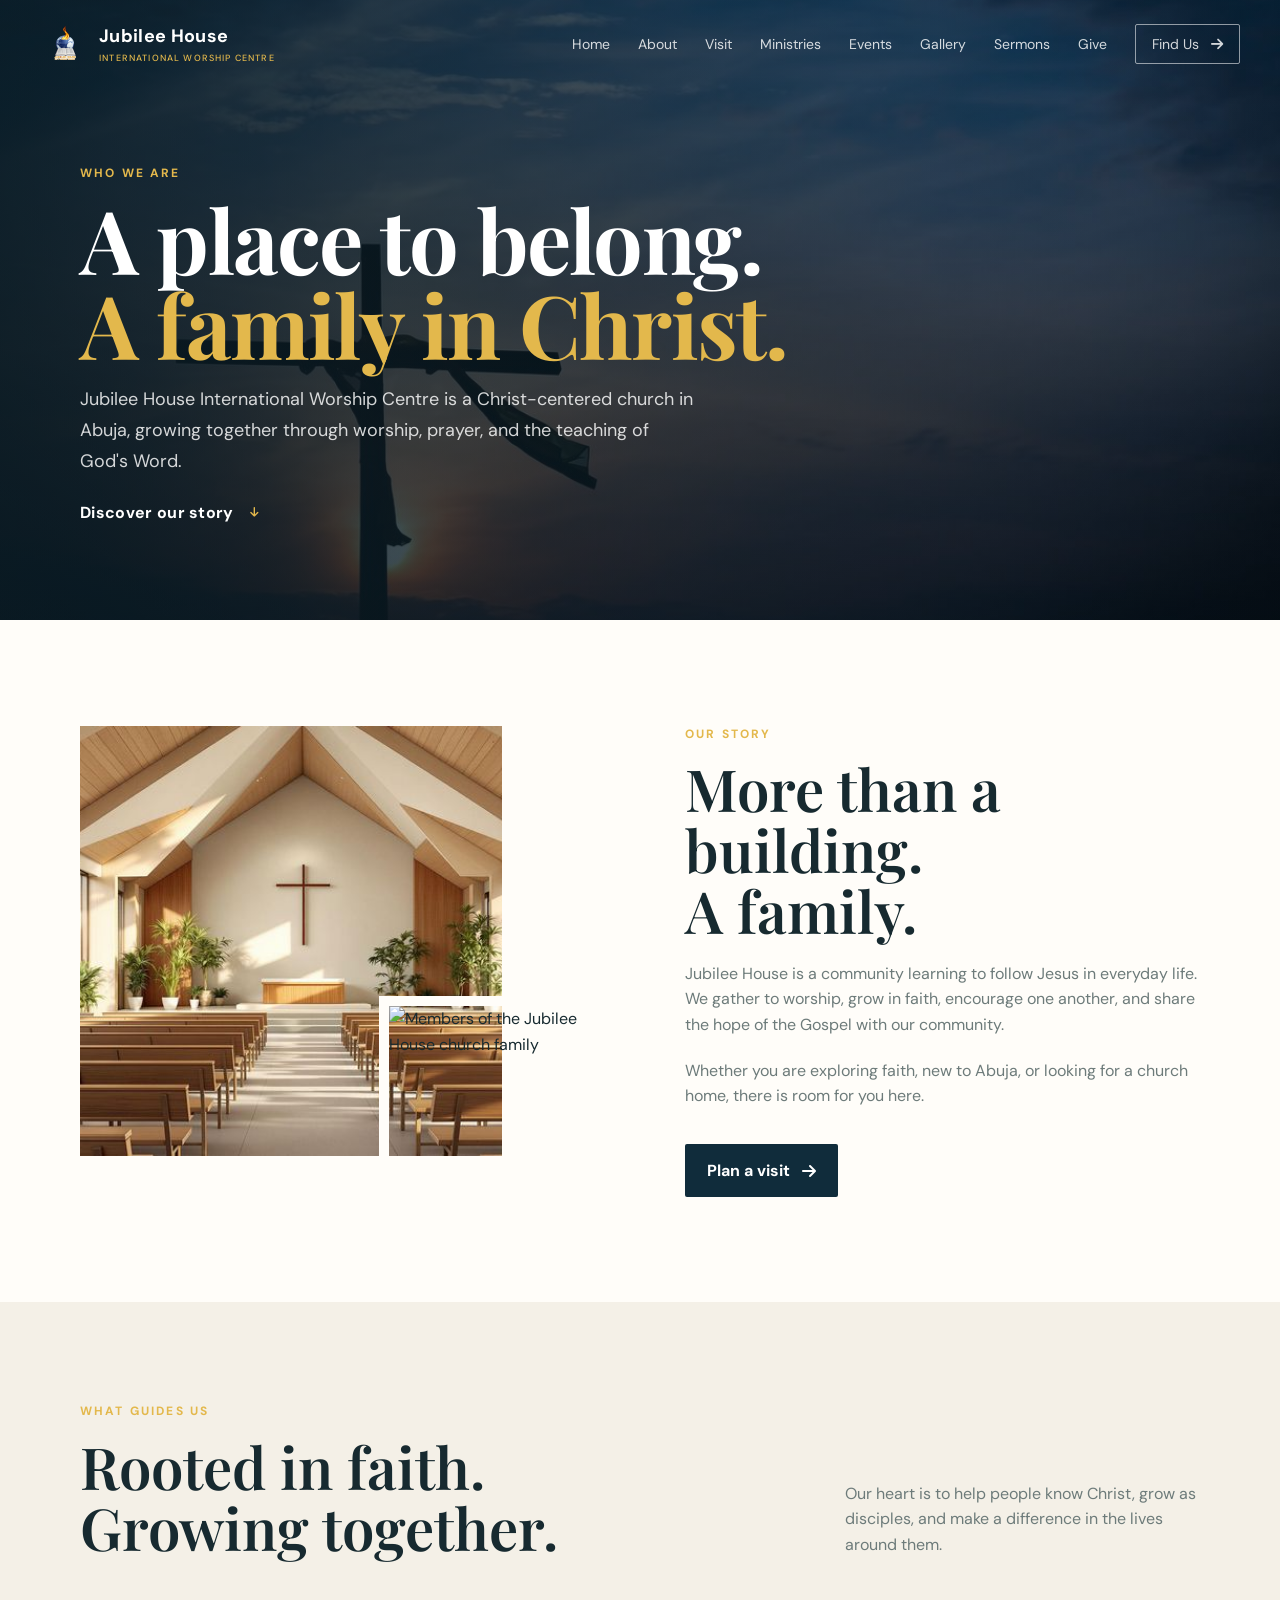
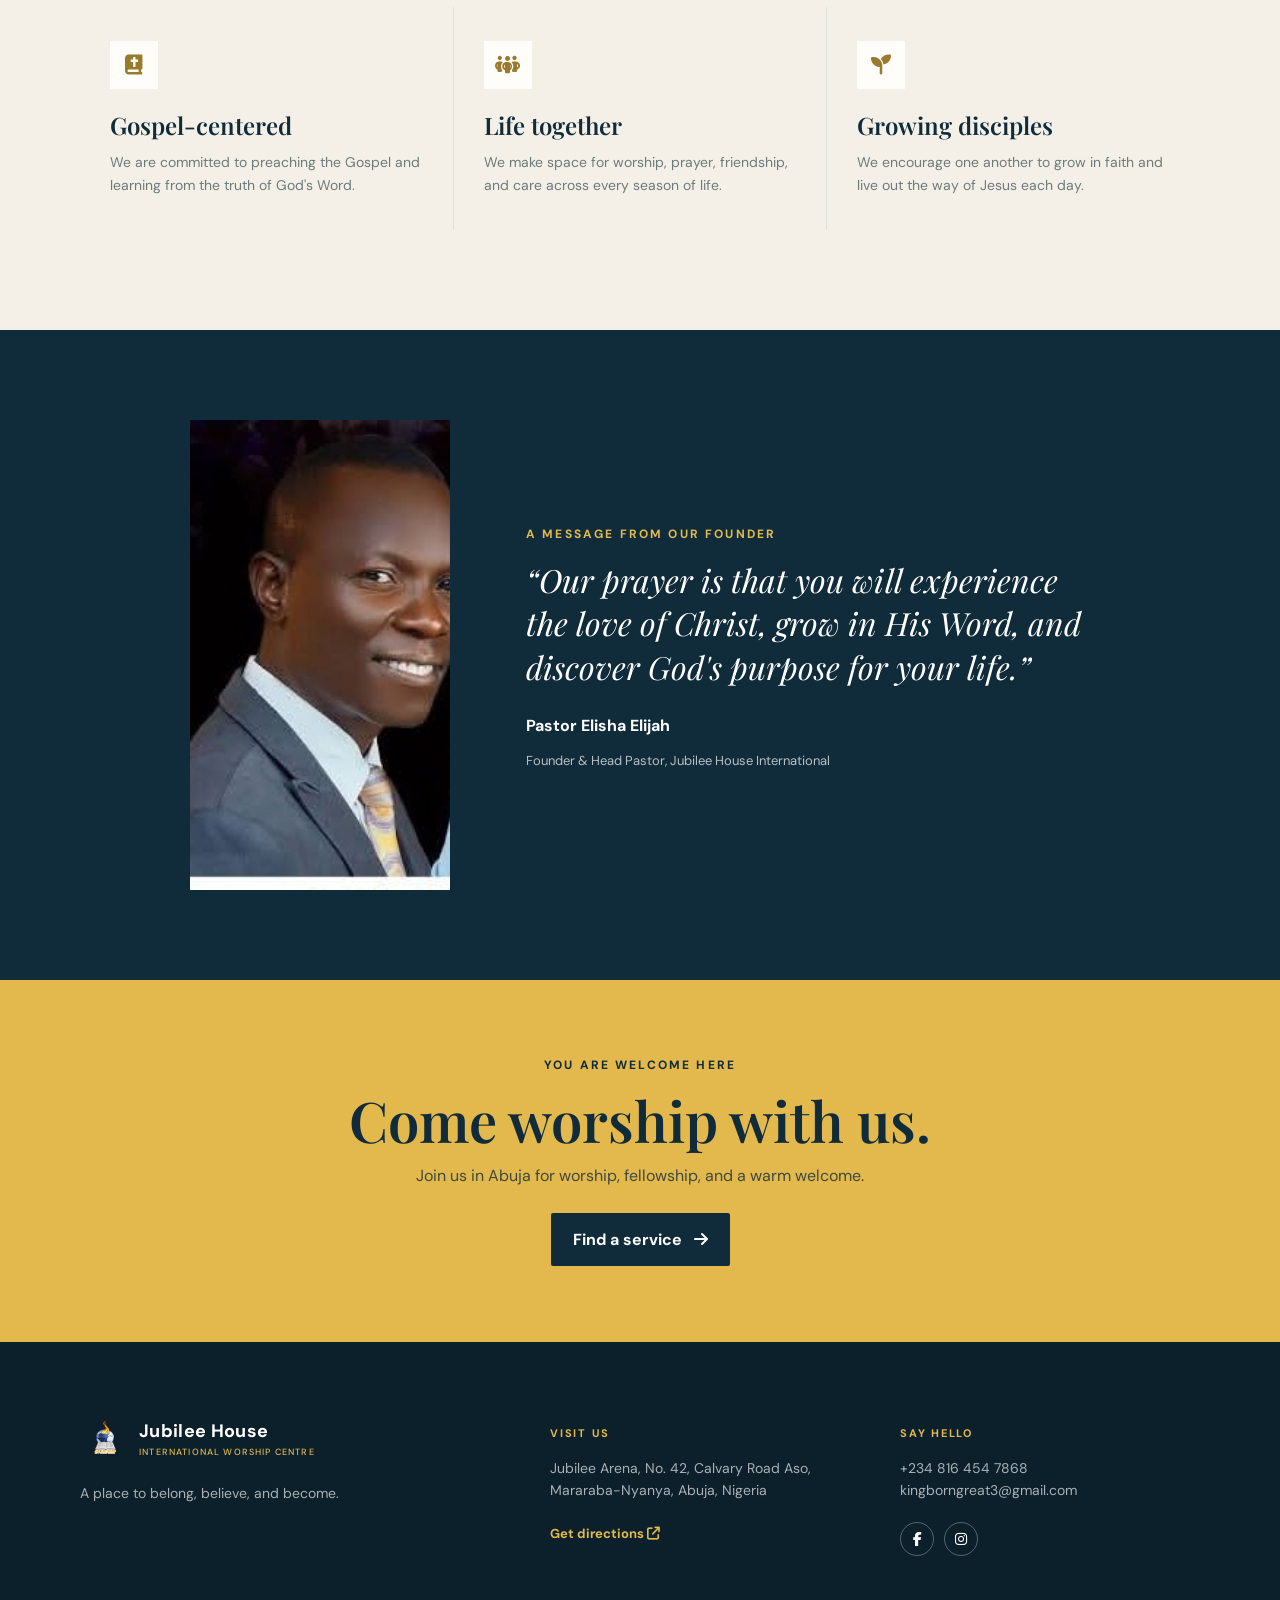
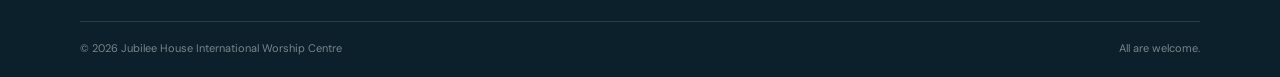
==== about.html @ 2b206bb4 "update" ====
<!DOCTYPE html>
<html lang="en">
<head>
    <meta charset="UTF-8">
    <meta name="viewport" content="width=device-width, initial-scale=1.0">
    <meta name="description" content="Learn about Jubilee House International Worship Centre, our mission, values, and church family in Abuja.">
    <title>About Us | Jubilee House International</title>
    <link rel="preconnect" href="https://fonts.googleapis.com">
    <link rel="preconnect" href="https://fonts.gstatic.com" crossorigin>
    <link href="https://fonts.googleapis.com/css2?family=DM+Sans:wght@400;500;700&family=Playfair+Display:wght@600;700&display=swap" rel="stylesheet">
    <link rel="stylesheet" href="https://cdnjs.cloudflare.com/ajax/libs/font-awesome/6.7.2/css/all.min.css">
    <link rel="stylesheet" href="style.css">
    <link rel="stylesheet" href="about-page.css">
</head>
<body class="about-page">
    <header class="site-header">
        <nav class="navbar" aria-label="Main navigation">
            <a class="brand" href="index.html#home"><img src="logoj.PNG" alt="Jubilee House logo"><span>Jubilee House<small>International Worship Centre</small></span></a>
            <button class="menu-toggle" id="menu-toggle" type="button" aria-label="Open menu" aria-expanded="false"><i class="fas fa-bars"></i></button>
            <div class="nav-panel" id="mobileMenu">
                <button class="close-menu" id="closeMenu" type="button" aria-label="Close menu"><i class="fas fa-xmark"></i></button>
                <ul id="nav-links">
                    <li><a href="index.html#home">Home</a></li>
                    <li><a href="about.html" aria-current="page">About</a></li>
                    <li><a href="visit.html">Visit</a></li>
                    <li><a href="ministries.html">Ministries</a></li>
                    <li><a href="index.html#events">Events</a></li>
                    <li><a href="gallery.html">Gallery</a></li>
                    <li><a href="sermons.html">Sermons</a></li>
                    <li><a href="give.html">Give</a></li>
                    <li><a class="nav-cta" href="index.html#contact">Find Us <i class="fas fa-arrow-right"></i></a></li>
                </ul>
            </div>
        </nav>
    </header>

    <main>
        <section class="visit-hero about-page-hero">
            <div class="section-wrap visit-hero-content">
                <p class="eyebrow">WHO WE ARE</p>
                <h1>A place to belong.<br><em>A family in Christ.</em></h1>
                <p>Jubilee House International Worship Centre is a Christ-centered church in Abuja, growing together through worship, prayer, and the teaching of God's Word.</p>
                <a class="text-link" href="#our-story">Discover our story <i class="fas fa-arrow-down"></i></a>
            </div>
        </section>

        <section class="about-page-story" id="our-story">
            <div class="section-wrap about-grid">
                <div class="image-stack">
                    <img class="about-main-image" src="Church interior.jpg" alt="The Jubilee House congregation gathered for worship" loading="lazy">
                    <img class="about-small-image" src="gallery2.JPG" alt="Members of the Jubilee House church family" loading="lazy">
                </div>
                <div class="about-copy">
                    <p class="eyebrow">OUR STORY</p>
                    <h2>More than a building.<br>A family.</h2>
                    <p>Jubilee House is a community learning to follow Jesus in everyday life. We gather to worship, grow in faith, encourage one another, and share the hope of the Gospel with our community.</p>
                    <p>Whether you are exploring faith, new to Abuja, or looking for a church home, there is room for you here.</p>
                    <a class="button button-navy" href="visit.html">Plan a visit <i class="fas fa-arrow-right"></i></a>
                </div>
            </div>
        </section>

        <section class="about-page-values">
            <div class="section-wrap">
                <div class="section-heading">
                    <div><p class="eyebrow">WHAT GUIDES US</p><h2>Rooted in faith.<br>Growing together.</h2></div>
                    <p>Our heart is to help people know Christ, grow as disciples, and make a difference in the lives around them.</p>
                </div>
                <div class="about-value-grid">
                    <article><span><i class="fas fa-book-bible" aria-hidden="true"></i></span><h3>Gospel-centered</h3><p>We are committed to preaching the Gospel and learning from the truth of God's Word.</p></article>
                    <article><span><i class="fas fa-people-group" aria-hidden="true"></i></span><h3>Life together</h3><p>We make space for worship, prayer, friendship, and care across every season of life.</p></article>
                    <article><span><i class="fas fa-seedling" aria-hidden="true"></i></span><h3>Growing disciples</h3><p>We encourage one another to grow in faith and live out the way of Jesus each day.</p></article>
                </div>
            </div>
        </section>

        <section class="about-page-pastor">
            <div class="section-wrap pastor-grid">
                <img src="pastor.JPG" alt="Pastor Elisha Elijah, Founder and Head Pastor" loading="lazy">
                <div>
                    <p class="eyebrow">A MESSAGE FROM OUR FOUNDER</p>
                    <blockquote>“Our prayer is that you will experience the love of Christ, grow in His Word, and discover God's purpose for your life.”</blockquote>
                    <p class="signature">Pastor Elisha Elijah</p>
                    <p>Founder &amp; Head Pastor, Jubilee House International</p>
                </div>
            </div>
        </section>

        <section class="about-page-cta">
            <div class="section-wrap">
                <p class="eyebrow">YOU ARE WELCOME HERE</p>
                <h2>Come worship with us.</h2>
                <p>Join us in Abuja for worship, fellowship, and a warm welcome.</p>
                <a class="button button-gold" href="visit.html">Find a service <i class="fas fa-arrow-right"></i></a>
            </div>
        </section>
    </main>

    <footer id="contact"><div class="section-wrap footer-grid"><div><a class="brand footer-brand" href="index.html#home"><img src="logoj.PNG" alt="Jubilee House logo"><span>Jubilee House<small>International Worship Centre</small></span></a><p>A place to belong, believe, and become.</p></div><div><p class="footer-label">VISIT US</p><p>Jubilee Arena, No. 42, Calvary Road Aso,<br>Mararaba-Nyanya, Abuja, Nigeria</p><a class="footer-link" href="https://www.google.com/maps/search/?api=1&amp;query=behind+galaxy+school,+calvary+road,+aso,+mararaba,+karu,+nasarawa+state" target="_blank" rel="noopener noreferrer">Get directions <i class="fas fa-arrow-up-right-from-square"></i></a></div><div><p class="footer-label">SAY HELLO</p><p><a href="tel:+2348164547868">+234 816 454 7868</a><br><a href="mailto:kingborngreat3@gmail.com">kingborngreat3@gmail.com</a></p><div class="social-icons"><a href="https://facebook.com/elisha.elijah.262653" aria-label="Facebook" target="_blank" rel="noopener noreferrer"><i class="fab fa-facebook-f"></i></a><a href="https://instagram.com/your_page" aria-label="Instagram" target="_blank" rel="noopener noreferrer"><i class="fab fa-instagram"></i></a></div></div></div><div class="footer-bottom section-wrap"><span>&copy; 2026 Jubilee House International Worship Centre</span><span>All are welcome.</span></div></footer>
    <script src="script.js"></script>
</body>
</html>
---- style.css ----
/* Final responsive layout rules */
*,*::before,*::after{box-sizing:border-box}html,body{max-width:100%;overflow-x:hidden}img{max-width:100%;height:auto}.section-wrap{width:min(1120px,calc(100% - 48px))}.hero-content{width:min(1120px,calc(100% - 48px))}.gallery-hero,.sermon-hero,.give-hero{background-image:linear-gradient(90deg,rgba(12,27,34,.82),rgba(12,27,34,.42)),url('hero-church-interior.jpg')!important;background-position:center;background-size:cover;background-repeat:no-repeat}.gallery-hero,.sermon-hero,.give-hero{filter:saturate(.82) contrast(.96) brightness(.98)}@media (min-width:761px) and (max-width:1100px){.navbar{width:calc(100% - 40px)}.menu-toggle{display:block!important;background:transparent;border:0;color:#fff;font-size:24px;padding:10px}.nav-panel{display:block;position:fixed;inset:0 0 0 36%;padding:90px 34px 30px;background:var(--navy);transform:translateX(100%);transition:transform .3s ease;box-shadow:-12px 0 35px rgba(0,0,0,.2);z-index:100}.nav-panel.open{transform:translateX(0)}.close-menu{display:block!important;position:absolute;top:25px;right:25px;background:transparent;color:#fff;border:0;font-size:22px}.nav-panel ul{display:grid;gap:0}.nav-panel li{border-bottom:1px solid rgba(255,255,255,.12)}.nav-panel a{display:block;padding:15px 0;font-size:16px}.nav-cta{border:0;padding:15px 0}.hero h1{font-size:clamp(58px,8vw,82px)}.hero{min-height:680px}.verse-grid,.give-grid,.event-detail-grid{gap:45px}.about-grid{gap:55px}.pastor-grid{gap:40px}.service-grid{grid-template-columns:repeat(3,1fr)}.ministry-grid{grid-template-columns:repeat(2,1fr)}.ministry-grid article:nth-child(2){border-right:0}.ministry-grid article:nth-child(-n+2){border-bottom:1px solid var(--line)}.sermon-grid{grid-template-columns:repeat(2,1fr)}.photo-grid{grid-template-columns:repeat(3,1fr);grid-auto-rows:190px}.photo-tile-wide{grid-column:span 2}.footer-grid{gap:28px}}
@media (min-width:1101px){.menu-toggle,.close-menu{display:none}.nav-panel{display:block}.nav-panel ul{display:flex}.hero-content{padding-right:180px}}
@media (max-width:760px){.section-wrap,.navbar,.hero-content{width:calc(100% - 36px)}.hero-copy,.sermon-hero-content>p:not(.eyebrow),.gallery-hero-content>p:not(.eyebrow),.give-hero-content>p:not(.eyebrow){font-size:16px}.service-grid,.ministry-grid,.event-grid,.sermon-grid,.giving-option-grid,.event-people-grid{grid-template-columns:1fr}.footer-grid{grid-template-columns:1fr}.hero-actions{flex-direction:column;align-items:flex-start}.photo-grid{grid-template-columns:1fr 1fr;grid-auto-rows:170px}.photo-tile-wide{grid-column:span 2}.account-main{display:block}.account-intro{min-height:520px;padding:125px 18px 60px}.account-panel{padding:0 18px 70px}.give-grid,.verse-grid,.about-grid,.pastor-grid,.prayer-grid,.event-detail-grid{grid-template-columns:1fr}.section-heading,.sermon-heading,.gallery-heading{display:block}.section-heading>p,.gallery-heading>p{margin-top:18px}.event-detail-card{margin-top:5px}.footer-bottom{display:block}.footer-bottom span{display:block}.nav-panel{max-width:100vw}}
 .account-help-link{display:inline-block;margin-top:16px;color:var(--navy);font-size:13px;font-weight:700}.account-help-link:hover{color:#9a7a2c}
 .event-button{display:inline-flex;align-items:center;gap:8px;margin-top:18px;color:var(--navy);font-size:13px;font-weight:700}.event-button i{color:var(--gold)}.event-button:hover{color:#8b6d23}
 .event-detail-hero{min-height:520px;background:linear-gradient(90deg,rgba(10,28,37,.9),rgba(10,28,37,.42)),url('gallery1.JPG') center/cover;color:#fff;display:flex;align-items:center}.event-detail-hero-content{padding-top:70px}.event-detail-hero h1{font:700 clamp(50px,7vw,82px)/1 var(--serif);margin:0 0 20px;color:#fff}.event-detail-hero-content>p:last-child{max-width:520px;color:rgba(255,255,255,.8);font-size:18px}.event-detail-section{padding:100px 0;background:var(--paper)}.event-detail-grid{display:grid;grid-template-columns:1fr 1fr;gap:90px;align-items:center}.event-detail-grid h2,.event-people h2{font:600 clamp(38px,5vw,58px)/1.05 var(--serif);margin:0 0 20px}.event-detail-grid>div:first-child>p:not(.eyebrow){max-width:520px;color:var(--muted);margin:0 0 30px}.event-detail-card{display:grid;gap:1px;background:var(--line)}.event-detail-card>div{display:flex;align-items:center;gap:18px;padding:23px;background:var(--cream)}.event-detail-card i{width:26px;color:var(--gold);font-size:20px;text-align:center}.event-detail-card span{display:grid;gap:2px;color:var(--muted);font-size:12px}.event-detail-card strong{color:var(--navy);font-size:16px}.event-people{padding:100px 0;background:var(--cream)}.event-people-grid{display:grid;grid-template-columns:repeat(3,1fr);gap:1px;background:var(--line);margin-top:45px}.event-people-grid article{background:var(--cream);padding:30px}.event-people-grid i{color:var(--gold);font-size:23px}.event-people-grid span{display:block;margin-top:20px;color:var(--muted);font-size:11px;letter-spacing:.12em;text-transform:uppercase}.event-people-grid strong{display:block;margin-top:7px;color:var(--navy);font:600 21px var(--serif)}.event-people-grid p{color:var(--muted);font-size:13px;margin:8px 0 0}
 @media (max-width:760px){.event-detail-hero{min-height:560px}.event-detail-hero-content{padding-top:80px}.event-detail-hero h1{font-size:clamp(48px,13vw,68px)}.event-detail-section,.event-people{padding:70px 0}.event-detail-grid,.event-people-grid{grid-template-columns:1fr;gap:35px}.event-people-grid{gap:1px;margin-top:30px}.event-people-grid article{padding:25px 20px}.event-detail-card{margin-top:5px}}
 .give-modal{position:fixed;z-index:40;inset:0;display:grid;place-items:center;padding:24px;background:rgba(7,22,29,.78)}.give-modal[hidden]{display:none}.give-modal-card{position:relative;width:min(100%,430px);padding:38px;background:var(--paper);box-shadow:0 20px 70px rgba(0,0,0,.28)}.give-modal-card h2{font:600 32px var(--serif);margin:0 0 8px}.give-modal-summary{color:var(--muted);margin:0 0 22px}.give-modal-close{position:absolute;top:15px;right:15px;border:0;background:transparent;color:var(--muted);font-size:20px;cursor:pointer}.give-modal-close:hover{color:var(--navy)}.give-modal-account{display:grid;gap:4px;padding:20px;background:var(--cream);border-left:3px solid var(--gold)}.give-modal-account span{color:var(--muted);font-size:11px;text-transform:uppercase;letter-spacing:.1em;margin-top:7px}.give-modal-account span:first-child{margin-top:0}.give-modal-account strong{color:var(--navy);font-size:15px}.give-modal-note{color:var(--muted);font-size:13px;line-height:1.5}.give-modal-done{width:100%;justify-content:center;margin-top:8px}
 @media (max-width:760px){.give-modal{padding:18px}.give-modal-card{padding:30px 22px}.give-modal-card h2{font-size:28px}}
 .bank-transfer-banner{padding:38px 0;background:var(--gold);color:var(--navy)}.bank-transfer-banner .eyebrow{color:var(--navy);margin-bottom:6px}.bank-transfer-banner h2{font:600 30px var(--serif);margin:0 0 8px}.bank-transfer-banner p:last-child{margin:0;font-size:15px;line-height:1.8}.bank-transfer-banner strong{font-weight:700}
 .pastor-grid img{object-fit:contain !important;background:#e8e1d4}
body{overflow-x:hidden}
html{overflow-x:hidden}
.account-form-panel select{width:100%;padding:12px 0;border:0;border-bottom:1px solid var(--line);background:transparent;color:var(--ink);outline:0;font:inherit}.account-form-panel select:focus{border-color:var(--gold)}
 .give-hero{min-height:520px;background:linear-gradient(90deg,rgba(10,28,37,.9),rgba(10,28,37,.42)),url('dailyverse.jpg') center/cover;color:#fff;display:flex;align-items:center}.give-hero-content{padding-top:70px}.give-hero h1{font:700 clamp(54px,8vw,88px)/.96 var(--serif);margin:0 0 24px}.give-hero h1 em{color:var(--gold);font-style:normal}.give-hero-content>p:not(.eyebrow){max-width:430px;color:rgba(255,255,255,.8);font-size:18px}.give-section{padding:105px 0;background:var(--paper)}.give-grid{display:grid;grid-template-columns:1fr 1fr;gap:90px;align-items:start}.give-copy h2,.giving-option-grid h3{font:600 clamp(38px,5vw,58px)/1.05 var(--serif);margin:0}.give-copy>p:not(.eyebrow){max-width:440px;color:var(--muted);margin:24px 0 38px}.give-values{display:grid;gap:20px}.give-values span{display:grid;grid-template-columns:38px 1fr;column-gap:12px;align-items:center}.give-values i{grid-row:span 2;color:var(--gold);font-size:22px}.give-values strong{font-size:15px}.give-values small{color:var(--muted);font-size:13px}.give-card{padding:38px;background:var(--cream);box-shadow:0 18px 50px rgba(16,44,59,.08)}.give-card h2{font:600 34px var(--serif);margin:0 0 24px}.give-card form{display:grid;gap:18px}.give-card fieldset{border:0;padding:0;margin:0}.give-card legend,.give-label{display:block;color:var(--muted);font-size:13px;margin-bottom:8px}.gift-types{display:grid;grid-template-columns:repeat(3,1fr);gap:8px}.gift-types label{position:relative}.gift-types input{position:absolute;opacity:0}.gift-types span{display:block;padding:11px 8px;border:1px solid var(--line);background:var(--paper);text-align:center;font-size:13px;cursor:pointer}.gift-types input:checked+span{border-color:var(--gold);background:#f8e8b6;color:var(--navy);font-weight:700}.give-label{position:relative}.give-label input{width:100%;padding:12px 48px 12px 0;border:0;border-bottom:1px solid var(--line);background:transparent;color:var(--ink);outline:0;font:inherit}.give-label input:focus{border-color:var(--gold)}.currency{position:absolute;right:0;bottom:13px;color:var(--muted);font-size:11px;font-weight:700}.optional{float:right;font-size:11px}.amount-presets{display:flex;gap:8px;flex-wrap:wrap;margin-top:-6px}.amount-presets button{border:1px solid var(--line);background:var(--paper);padding:8px 12px;color:var(--navy);font-size:12px;cursor:pointer}.amount-presets button:hover{border-color:var(--gold);background:#f8e8b6}.give-submit{justify-content:center;margin-top:6px}.give-status{min-height:40px;margin:0;color:#347354;font-size:13px;line-height:1.45}.giving-options{padding:100px 0;background:var(--cream)}.giving-option-grid{display:grid;grid-template-columns:repeat(3,1fr);gap:1px;background:var(--line)}.giving-option-grid article{background:var(--cream);padding:32px}.giving-option-grid span{display:grid;place-items:center;width:44px;height:44px;border-radius:50%;background:var(--navy);color:var(--gold)}.giving-option-grid h3{font-size:25px;margin:20px 0 10px}.giving-option-grid p{color:var(--muted);font-size:14px;margin:0 0 20px}.giving-option-grid a{color:var(--navy);font-size:13px;font-weight:700}.giving-option-grid a i{color:var(--gold);margin-left:7px}.give-quote{padding:75px 0;text-align:center;background:var(--navy);color:#fff}.give-quote i{color:var(--gold);font-size:22px}.give-quote blockquote{font:600 clamp(28px,4vw,44px) var(--serif);margin:14px 0 5px}.give-quote p{color:var(--gold);font-size:13px}
 @media (max-width:760px){.give-hero{min-height:560px}.give-hero-content{padding-top:80px}.give-hero h1{font-size:clamp(52px,15vw,70px)}.give-hero-content>p:not(.eyebrow){font-size:16px}.give-section,.giving-options{padding:70px 0}.give-grid{grid-template-columns:1fr;gap:48px}.give-copy h2{font-size:42px}.give-card{padding:28px 22px}.giving-option-grid{grid-template-columns:1fr}.giving-option-grid article{padding:26px 22px}.give-quote{padding:60px 18px}}
 .account-main{min-height:760px;display:grid;grid-template-columns:1fr 1fr;background:var(--cream)}.account-intro{display:flex;align-items:center;min-height:760px;padding:120px max(36px,calc((100vw - 1120px)/2)) 90px max(36px,calc((100vw - 1120px)/2));background:linear-gradient(90deg,rgba(10,28,37,.94),rgba(10,28,37,.64)),url('gallery3.JPG') center/cover;color:#fff}.account-intro h1{font:700 clamp(48px,5vw,76px)/1 var(--serif);margin:0 0 25px}.account-intro h1 em{color:var(--gold);font-style:normal}.account-intro>div>p:not(.eyebrow){max-width:410px;color:rgba(255,255,255,.76);font-size:17px}.account-points{display:grid;gap:13px;margin-top:35px;color:rgba(255,255,255,.82);font-size:14px}.account-points i{width:24px;color:var(--gold);margin-right:8px}.account-panel{display:flex;align-items:center;justify-content:center;padding:120px 36px 80px}.account-card{width:min(100%,470px);padding:38px;background:var(--paper);box-shadow:0 18px 55px rgba(16,44,59,.1)}.account-tabs{display:grid;grid-template-columns:1fr 1fr;border-bottom:1px solid var(--line);margin:-38px -38px 36px}.account-tab{padding:18px 10px;background:transparent;border:0;border-bottom:2px solid transparent;color:var(--muted);font-weight:700;cursor:pointer}.account-tab.active{color:var(--navy);border-bottom-color:var(--gold)}.account-form-panel h2{font:600 32px var(--serif);margin:0}.account-muted{color:var(--muted);font-size:14px;margin:5px 0 25px}.account-form-panel form{display:grid;gap:17px}.account-form-panel label{display:grid;gap:6px;color:var(--muted);font-size:13px}.account-form-panel input:not([type="checkbox"]){width:100%;padding:12px 0;border:0;border-bottom:1px solid var(--line);background:transparent;color:var(--ink);outline:0;font:inherit}.account-form-panel input:not([type="checkbox"]):focus{border-color:var(--gold)}.password-field{position:relative}.password-field input{padding-right:38px!important}.password-toggle{position:absolute;right:0;bottom:8px;border:0;background:transparent;color:var(--muted);cursor:pointer}.check-row{display:flex!important;grid-template-columns:none;align-items:flex-start;gap:8px;line-height:1.4}.check-row input{accent-color:var(--gold);margin-top:5px}.account-submit{justify-content:center;margin-top:7px}.account-status{min-height:20px;margin:0;font-size:13px}.account-status.success{color:#347354}.account-status.error{color:#a34136}.account-note{border-top:1px solid var(--line);margin:30px 0 0;padding-top:18px;color:var(--muted);font-size:11px;line-height:1.5}.account-note i{color:var(--gold);margin-right:5px}
 @media (max-width:760px){.account-main{display:block}.account-intro{min-height:520px;padding:125px 18px 60px}.account-intro h1{font-size:clamp(48px,14vw,68px)}.account-intro>div>p:not(.eyebrow){font-size:16px}.account-points{margin-top:25px}.account-panel{padding:0 18px 70px;margin-top:-1px}.account-card{padding:28px 22px}.account-tabs{margin:-28px -22px 30px}.account-tab{padding:16px 6px}.account-form-panel h2{font-size:28px}}
:root{--navy:#102c3b;--ink:#172a30;--muted:#6d7b7a;--gold:#e3b84c;--cream:#f4f0e7;--paper:#fffdf9;--line:#dfe2db;--serif:'Playfair Display',Georgia,serif;--sans:'DM Sans',sans-serif}*{box-sizing:border-box}html{scroll-behavior:smooth}body{margin:0;background:var(--paper);color:var(--ink);font-family:var(--sans);font-size:16px;line-height:1.6}body.menu-open{overflow:hidden}a{color:inherit;text-decoration:none}button{font:inherit}img{display:block;max-width:100%}.section-wrap{width:min(1120px,calc(100% - 48px));margin:auto}.site-header{position:absolute;z-index:10;top:0;width:100%;color:#fff}.navbar{width:min(1200px,calc(100% - 48px));height:88px;margin:auto;display:flex;align-items:center;justify-content:space-between}.brand{display:flex;align-items:center;gap:11px;font-weight:700;letter-spacing:.02em}.brand img{width:48px;height:48px;object-fit:contain}.brand span{font-size:18px}.brand small{display:block;font-size:9px;letter-spacing:.13em;text-transform:uppercase;color:var(--gold);font-weight:500}.nav-panel ul{display:flex;align-items:center;gap:28px;list-style:none;margin:0;padding:0}.nav-panel a{font-size:14px;color:rgba(255,255,255,.82)}.nav-panel a:hover{color:var(--gold)}.nav-cta{border:1px solid rgba(255,255,255,.55);padding:10px 16px;border-radius:2px}.nav-cta i{margin-left:8px}.menu-toggle,.close-menu{display:none}.hero{min-height:720px;background:linear-gradient(90deg,rgba(10,28,37,.85) 0%,rgba(10,28,37,.48) 52%,rgba(10,28,37,.18)),url('Church interior.jpg') center/cover;position:relative;color:white;display:flex;align-items:center}.hero-content{width:min(1120px,calc(100% - 48px));margin:78px auto 0}.eyebrow{margin:0 0 14px;color:var(--gold);font-size:12px;font-weight:700;letter-spacing:.18em}.hero h1{font:700 clamp(52px,7vw,92px)/.98 var(--serif);margin:0 0 24px;letter-spacing:0}.hero h1 em{color:var(--gold);font-style:normal}.hero-copy{max-width:430px;color:rgba(255,255,255,.82);font-size:18px}.hero-actions{display:flex;align-items:center;gap:25px;margin
@media (max-width:760px){body .menu-toggle{display:block;background:transparent;border:0;color:#fff;font-size:22px;padding:10px;cursor:pointer}body .nav-panel{position:fixed;inset:0 0 0 auto;width:min(82vw,320px);padding:78px 22px 28px;background:var(--navy);transform:translateX(105%);transition:transform .3s ease;box-shadow:-12px 0 35px rgba(0,0,0,.2);z-index:120}body .nav-panel.open{transform:translateX(0)}body .close-menu{display:block;position:absolute;top:20px;right:18px;font-size:22px;color:#fff;background:transparent;border:0;cursor:pointer}body .nav-panel ul{display:grid;gap:0;list-style:none;margin:0;padding:0}body .nav-panel li{border-bottom:1px solid rgba(255,255,255,.12)}body .nav-panel a{display:block;padding:14px 0;font-size:16px;color:rgba(255,255,255,.9)}body .nav-cta{border:0;padding:14px 0}}
-top:36px}.button{display:inline-flex;align-items:center;gap:12px;border:0;padding:14px 22px;border-radius:2px;font-weight:700;cursor:pointer}.button-gold{background:var(--gold);color:var(--navy)}.button-gold:hover{background:#f1ca65}.button-navy{background:var(--navy);color:#fff}.text-link{font-weight:700}.text-link i{font-size:11px;margin-left:6px;color:var(--gold)}.hero-note{position:absolute;right:max(24px,calc((100% - 1120px)/2));bottom:42px;display:flex;align-items:center;gap:12px;font-size:13px;color:rgba(255,255,255,.8)}.hero-note-icon{display:grid;place-items:center;width:38px;height:38px;border:1px solid var(--gold);color:var(--gold);border-radius:50%}.hero-note strong{color:#fff}.welcome-strip{background:var(--gold);color:var(--navy);padding:17px max(24px,calc((100% - 1120px)/2));display:flex;align-items:center;justify-content:space-between;gap:20px}.welcome-strip p{margin:0;font:600 18px var(--serif)}.welcome-strip a{font-size:13px;font-weight:700;white-space:nowrap}.welcome-strip i{margin-left:8px}.verse-section{background:var(--navy);color:#fff;padding:88px 0}.verse-grid{display:grid;grid-template-columns:1fr 1.2fr;gap:80px;align-items:center}.verse-section h2,.section-heading h2,.about-copy h2,.prayer-section h2{font:600 clamp(38px,5vw,58px)/1.05 var(--serif);margin:0}.verse-card{position:relative;background:#234654;padding:42px 48px}.verse-card>i{color:var(--gold);font-size:22px}.verse-card p{font:italic 22px/1.55 var(--serif);margin:18px 0}.verse-card strong{color:var(--gold);font-size:13px}.visit-section,.ministries-section,.events-section{padding:100px 0}.visit-section{background:var(--cream)}.section-heading{display:flex;justify-content:space-between;gap:60px;align-items:end;margin-bottom:50px}.section-heading>p{max-width:355px;color:var(--muted);margin:0}.service-grid{display:grid;grid-template-columns:repeat(3,1fr);gap:1px;background:var(--line)}.service-grid article{background:var(--cream);padding:32px}.service-icon{color:var(--gold);font-size:24px}.service-grid h3,.ministry-grid h3,.event-grid h3{font:600 23px var(--serif);margin:19px 0 10px}.service-grid p,.ministry-grid p,.event-grid p{margin:0;color:var(--muted);font-size:14px}.service-grid strong{color:var(--navy)}.about-section{padding:110px 0;background:var(--paper)}.about-grid{display:grid;grid-template-columns:1fr 1fr;gap:100px;align-items:center}.image-stack{position:relative;min-height:470px}.about-main-image{width:82%;height:430px;object-fit:cover}.about-small-image{position:absolute;right:0;bottom:0;width:42%;height:200px;object-fit:cover;border:10px solid var(--paper)}.about-copy>p:not(.eyebrow){color:var(--muted);margin:20px 0}.about-copy .button{margin-top:15px}.pastor-section{position:relative;overflow:hidden;background:linear-gradient(180deg,#f8f4ee 0%,#f1ece3 100%);padding:80px 0}.pastor-section .section-wrap{position:relative;isolation:isolate}.pastor-section .section-wrap::before{content:"";position:absolute;inset:8% 10% 8% 10%;border:1px solid rgba(134,111,82,.18);border-radius:52% 48% 49% 51% / 50% 50% 50% 50%;transform:rotate(-6deg);pointer-events:none}.pastor-section .section-wrap::after{content:"";position:absolute;left:50%;top:15%;bottom:15%;width:1px;background:linear-gradient(180deg,transparent,rgba(134,111,82,.26),transparent);transform:translateX(-50%);pointer-events:none}.pastor-section .section-wrap>*{position:relative;z-index:1}.pastor-grid{display:grid;grid-template-columns:260px 1fr;gap:65px;align-items:center;max-width:900px}.pastor-grid img{width:260px;height:300px;object-fit:cover}.pastor-grid blockquote{font:600 clamp(25px,3vw,38px)/1.25 var(--serif);margin:0 0 22px;max-width:700px}.pastor-grid>div>p:last-child{color:var(--muted);font-size:13px}.signature{font-weight:700;margin:0}.ministries-section{background:var(--paper)}.ministry-grid{display:grid;grid-template-columns:repeat(4,1fr);border-top:1px solid var(--line);border-bottom:1px solid var(--line)}.ministry-grid article{padding:28px 24px;border-right:1px solid var(--line)}.ministry-grid article:last-child{border:0}.ministry-grid i{color:var(--gold);font-size:22px}.ministry-grid h3{font-size:19px}.events-section{background:var(--cream)}.event-grid{display:grid;grid-template-columns:1fr 1fr;gap:24px;margin-top:45px}.event-grid article{display:grid;grid-template-columns:92px 1fr;background:var(--paper)}.event-date{background:var(--navy);color:#fff;display:flex;flex-direction:column;align-items:center;justify-content:center}.event-date b{color:var(--gold);font-size:13px}.event-date strong{font:600 45px var(--serif)}.event-grid article>div:last-child{padding:28px}.event-grid h3{margin:0 0 8px}.event-grid p{margin:5px 0}.event-grid p i{color:var(--gold)}.prayer-section{background:var(--navy);color:#fff;padding:100px 0}.prayer-grid{display:grid;grid-template-columns:1fr 1fr;gap:90px}.prayer-section h2{margin-bottom:22px}.prayer-section>div>div>p:last-child{color:rgba(255,255,255,.7)}.prayer-form{display:grid;gap:17px}.prayer-form label{display:grid;gap:6px;color:rgba(255,255,255,.7);font-size:13px}.prayer-form input,.prayer-form textarea{width:100%;padding:12px 0;border:0;border-bottom:1px solid rgba(255,255,255,.35);background:transparent;color:#fff;outline:0;resize:vertical}.prayer-form input:focus,.prayer-form textarea:focus{border-color:var(--gold)}.form-status{color:var(--gold);font-size:13px;margin:0}footer{background:#0b202b;color:#fff;padding:72px 0 20px}.footer-grid{display:grid;grid-template-columns:1.4fr 1fr 1fr;gap:50px;padding-bottom:65px}.footer-brand{margin-bottom:20px}.footer-grid p{color:rgba(255,255,255,.65);font-size:14px}.footer-label{color:var(--gold)!important;font-size:11px!important;font-weight:700;letter-spacing:.16em}.footer-link{display:inline-block;color:var(--gold);font-size:13px;font-weight:700;margin-top:8px}.social-icons{display:flex;gap:10px;margin-top:20px}.social-icons a{display:grid;place-items:center;width:34px;height:34px;border:1px solid rgba(255,255,255,.3);border-radius:50%;font-size:14px}.social-icons a:hover{background:var(--gold);color:var(--navy)}.footer-bottom{border-top:1px solid rgba(255,255,255,.13);padding-top:18px;display:flex;justify-content:space-between;color:rgba(255,255,255,.45);font-size:11px}
@media (max-width:760px){.section-wrap,.navbar,.hero-content{width:min(100% - 36px,1120px)}.navbar{height:75px}.brand img{width:40px;height:40px}.brand span{font-size:15px}.brand small{font-size:7px}.menu-toggle{display:block;background:transparent;border:0;color:#fff;font-size:22px;padding:10px}.nav-panel{position:fixed;inset:0 0 0 25%;padding:78px 28px 28px;background:var(--navy);transform:translateX(100%);transition:transform .3s ease;box-shadow:-12px 0 35px rgba(0,0,0,.2)}.nav-panel.open{transform:translateX(0)}.close-menu{display:block;position:absolute;top:23px;right:20px;font-size:22px}.nav-panel ul{display:grid;gap:0}.nav-panel li{border-bottom:1px solid rgba(255,255,255,.12)}.nav-panel a{display:block;padding:14px 0;font-size:16px}.nav-cta{border:0;padding:14px 0}.hero{min-height:690px}.hero-content{margin-top:60px}.hero h1{font-size:clamp(48px,14vw,72px)}.hero-copy{font-size:16px}.hero-actions{align-items:flex-start;flex-direction:column;gap:17px}.hero-note{right:18px;bottom:28px}.welcome-strip{align-items:flex-start;flex-direction:column;padding:22px 18px}.welcome-strip p{font-size:16px}.verse-section,.visit-section,.about-section,.ministries-section,.events-section,.prayer-section{padding:70px 0}.verse-grid,.about-grid,.pastor-grid,.prayer-grid{grid-template-columns:1fr;gap:35px}.verse-card{padding:30px 25px}.verse-card p{font-size:19px}.section-heading{display:block;margin-bottom:32px}.section-heading>p{margin-top:18px}.service-grid,.ministry-grid,.event-grid{grid-template-columns:1fr}.service-grid article{padding:25px}.image-stack{min-height:340px}.about-main-image{height:320px}.about-small-image{height:145px}.pastor-grid img{width:100%;height:330px}.pastor-grid blockquote{font-size:28px}.ministry-grid article{border-right:0;border-bottom:1px solid var(--line);padding:24px 0}.event-grid article{grid-template-columns:74px 1fr}.event-date strong{font-size:36px}.event-grid article>div:last-child{padding:20px 16px}.footer-grid{grid-template-columns:1fr;gap:28px;padding-bottom:40px}.footer-bottom{display:block;line-height:2}.footer-bottom span{display:block}}
 .sermons-page{background:var(--paper)}
 .sermon-hero{min-height:520px;background:linear-gradient(90deg,rgba(10,28,37,.9),rgba(10,28,37,.45)),url('sermon-hero.jpg') center/cover;color:#fff;display:flex;align-items:center}
 .sermon-hero-content{padding-top:70px}.sermon-hero h1{font:700 clamp(54px,8vw,88px)/.96 var(--serif);margin:0 0 24px}.sermon-hero h1 em{color:var(--gold);font-style:normal}.sermon-hero-content>p:not(.eyebrow){max-width:430px;color:rgba(255,255,255,.78);font-size:18px;margin-bottom:28px}.sermon-library{padding:100px 0;background:var(--cream)}.sermon-heading{display:flex;align-items:end;justify-content:space-between;gap:40px;margin-bottom:48px}.sermon-heading h2{font:600 clamp(38px,5vw,58px)/1.05 var(--serif);margin:0}.sermon-search{display:flex;align-items:center;gap:12px;width:260px;border-bottom:1px solid var(--muted);padding:8px 0;color:var(--muted)}.sermon-search input{width:100%;border:0;outline:0;background:transparent;color:var(--ink);font:inherit}.sermon-search input::placeholder{color:var(--muted)}.sermon-grid{display:grid;grid-template-columns:repeat(3,1fr);gap:24px}.sermon-card{background:var(--paper);box-shadow:0 8px 24px rgba(16,44,59,.08);min-width:0}.sermon-card[hidden]{display:none}.sermon-image{height:210px;overflow:hidden;background:var(--navy)}.sermon-image img{width:100%;height:100%;object-fit:cover;transition:transform .4s ease}.sermon-card:hover .sermon-image img{transform:scale(1.04)}.sermon-content{padding:25px}.sermon-date{color:#9a7a2c;font-size:11px;font-weight:700;letter-spacing:.12em;text-transform:uppercase}.sermon-content h3{font:600 25px var(--serif);margin:10px 0 4px}.sermon-speaker{color:var(--muted);font-size:13px;margin:0 0 22px}.sermon-actions{display:flex;align-items:center;gap:10px}.sermon-actions audio{width:calc(100% - 44px);height:38px}.download-btn{display:grid;place-items:center;flex:0 0 36px;height:36px;background:var(--navy);color:#fff;font-size:13px}.download-btn:hover{background:var(--gold);color:var(--navy)}.no-results{display:none;color:var(--muted);margin:30px 0 0}.no-results:not([hidden]){display:block}
 @media (max-width:760px){.sermon-hero{min-height:560px}.sermon-hero-content{padding-top:80px}.sermon-hero h1{font-size:clamp(52px,15vw,70px)}.sermon-hero-content>p:not(.eyebrow){font-size:16px}.sermon-library{padding:70px 0}.sermon-heading{display:block;margin-bottom:32px}.sermon-search{width:100%;margin-top:28px}.sermon-grid{grid-template-columns:1fr;gap:18px}.sermon-image{height:220px}.sermon-content{padding:22px}}
 .gallery-hero{min-height:520px;background:linear-gradient(90deg,rgba(10,28,37,.9),rgba(10,28,37,.4)),url('gallery4.JPG') center/cover;color:#fff;display:flex;align-items:center}.gallery-hero-content{padding-top:70px}.gallery-hero h1{font:700 clamp(54px,8vw,88px)/.96 var(--serif);margin:0 0 24px}.gallery-hero h1 em{color:var(--gold);font-style:normal}.gallery-hero-content>p:not(.eyebrow){max-width:430px;color:rgba(255,255,255,.78);font-size:18px;margin-bottom:28px}.gallery-library{padding:100px 0;background:var(--cream)}.gallery-heading{display:flex;align-items:end;justify-content:space-between;gap:50px;margin-bottom:48px}.gallery-heading h2{font:600 clamp(38px,5vw,58px)/1.05 var(--serif);margin:0}.gallery-heading>p{max-width:300px;color:var(--muted);margin:0}.photo-grid{display:grid;grid-template-columns:repeat(4,1fr);grid-auto-rows:220px;gap:16px}.photo-tile{position:relative;padding:0;border:0;overflow:hidden;cursor:pointer;background:var(--navy);text-align:left}.photo-tile-wide{grid-column:span 2}.photo-tile-tall{grid-row:span 2}.photo-tile img{width:100%;height:100%;object-fit:cover;transition:transform .45s ease,opacity .45s ease}.photo-tile::after{content:"";position:absolute;inset:0;background:linear-gradient(transparent 45%,rgba(10,28,37,.82));opacity:0;transition:opacity .3s ease}.photo-tile span{position:absolute;z-index:1;right:18px;bottom:15px;left:18px;color:#fff;font:600 17px var(--serif);opacity:0;transform:translateY(8px);transition:opacity .3s ease,transform .3s ease}.photo-tile:hover img,.photo-tile:focus-visible img{transform:scale(1.05);opacity:.9}.photo-tile:hover::after,.photo-tile:focus-visible::after,.photo-tile:hover span,.photo-tile:focus-visible span{opacity:1}.photo-tile:focus-visible{outline:3px solid var(--gold);outline-offset:3px}.lightbox{position:fixed;z-index:30;inset:0;display:grid;place-items:center;padding:48px 24px;background:rgba(7,22,29,.94)}.lightbox[hidden]{display:none}.lightbox img{max-width:min(100%,1000px);max-height:82vh;object-fit:contain;box-shadow:0 15px 50px rgba(0,0,0,.35)}.lightbox-close{position:absolute;top:24px;right:24px;display:grid;place-items:center;width:42px;height:42px;border:1px solid rgba(255,255,255,.6);background:transparent;color:#fff;cursor:pointer;font-size:19px}.lightbox-close:hover{background:var(--gold);color:var(--navy)}.lightbox p{position:absolute;bottom:20px;margin:0;color:#fff;font:600 18px var(--serif)}
 @media (max-width:760px){.gallery-hero{min-height:560px}.gallery-hero-content{padding-top:80px}.gallery-hero h1{font-size:clamp(52px,15vw,70px)}.gallery-hero-content>p:not(.eyebrow){font-size:16px}.gallery-library{padding:70px 0}.gallery-heading{display:block;margin-bottom:32px}.gallery-heading>p{margin-top:18px}.photo-grid{grid-template-columns:1fr 1fr;grid-auto-rows:170px;gap:10px}.photo-tile-wide{grid-column:span 2}.photo-tile-tall{grid-row:span 2}.photo-tile span{right:10px;bottom:10px;left:10px;font-size:14px;opacity:1;transform:none}.photo-tile::after{opacity:1}.lightbox{padding:48px 14px}.lightbox-close{top:14px;right:14px}.lightbox p{bottom:14px;font-size:15px;text-align:center}}
 .gallery-hero,.sermon-hero,.give-hero,.event-detail-hero{background-image:linear-gradient(90deg,rgba(10,28,37,.9),rgba(10,28,37,.45)),url('hero-church-interior.jpg')!important;background-position:center;background-size:cover;background-repeat:no-repeat}
 .gallery-hero,.sermon-hero,.give-hero,.event-detail-hero{filter:saturate(.75) contrast(.96) brightness(.98)}
 .sermon-hero{background-image:linear-gradient(90deg,rgba(10,28,37,.9),rgba(10,28,37,.45)),url('heros1.JPG')!important}
 .visit-hero,.ministry-hero{position:relative;min-height:620px;background:linear-gradient(90deg,rgba(10,28,37,.82),rgba(10,28,37,.35)),url('heros1.JPG') center/cover no-repeat;display:flex;align-items:center;color:#fff;overflow:hidden}.visit-hero::before,.ministry-hero::before{content:"";position:absolute;inset:0;background:linear-gradient(90deg,rgba(10,28,37,.45),rgba(10,28,37,.18));}.visit-hero-content,.ministry-hero-content{position:relative;z-index:1;width:min(1120px,calc(100% - 48px));margin:0 auto;padding-top:70px}.visit-hero-content>p:not(.eyebrow),.ministry-hero-content>p:not(.eyebrow){max-width:620px;color:rgba(255,255,255,.82);font-size:18px;line-height:1.7;margin:0 0 24px}.visit-hero h1,.ministry-hero h1{font:700 clamp(54px,8vw,88px)/.96 var(--serif);margin:0 0 18px;letter-spacing:-.02em}.visit-hero h1 em,.ministry-hero h1 em{color:var(--gold);font-style:normal}.visit-hero .text-link,.ministry-hero .text-link{display:inline-flex;align-items:center;gap:10px;color:#fff;font-weight:700;letter-spacing:.02em}.visit-hero .text-link:hover,.ministry-hero .text-link:hover{color:var(--gold)}
 @media (max-width:760px){.visit-hero,.ministry-hero{min-height:500px}.visit-hero-content,.ministry-hero-content{width:min(100% - 36px,1120px);padding-top:90px}.visit-hero h1,.ministry-hero h1{font-size:clamp(46px,13vw,66px)}.visit-hero-content>p:not(.eyebrow),.ministry-hero-content>p:not(.eyebrow){font-size:16px;max-width:100%}.visit-hero .text-link,.ministry-hero .text-link{font-size:15px}}
@media (max-width:760px){.section-wrap,.navbar,.hero-content{width:min(100% - 36px,1120px)}.navbar{height:75px}.brand img{width:40px;height:40px}.brand span{font-size:15px}.brand small{font-size:7px}.menu-toggle{display:block;background:transparent;border:0;color:#fff;font-size:22px;padding:10px}.nav-panel{position:fixed;inset:0 0 0 25%;padding:78px 28px 28px;background:var(--navy);transform:translateX(100%);transition:transform .3s ease;box-shadow:-12px 0 35px rgba(0,0,0,.2)}.nav-panel.open{transform:translateX(0)}.close-menu{display:block;position:absolute;top:23px;right:20px;font-size:22px}.nav-panel ul{display:grid;gap:0}.nav-panel li{border-bottom:1px solid rgba(255,255,255,.12)}.nav-panel a{display:block;padding:14px 0;font-size:16px}.nav-cta{border:0;padding:14px 0}.hero{min-height:690px}.hero-content{margin-top:60px}.hero h1{font-size:clamp(48px,14vw,72px)}.hero-copy{font-size:16px}.hero-actions{align-items:flex-start;flex-direction:column;gap:17px}.hero-note{right:18px;bottom:28px}.welcome-strip{align-items:flex-start;flex-direction:column;padding:22px 18px}.welcome-strip p{font-size:16px}.verse-section,.visit-section,.about-section,.ministries-section,.events-section,.prayer-section{padding:70px 0}.verse-grid,.about-grid,.pastor-grid,.prayer-grid{grid-template-columns:1fr;gap:35px}.verse-card{padding:30px 25px}.verse-card p{font-size:19px}.section-heading{display:block;margin-bottom:32px}.section-heading>p{margin-top:18px}.service-grid,.ministry-grid,.event-grid{grid-template-columns:1fr}.service-grid article{padding:25px}.image-stack{min-height:340px}.about-main-image{height:320px}.about-small-image{height:145px}.pastor-grid img{width:100%;height:330px}.pastor-grid blockquote{font-size:28px}.ministry-grid article{border-right:0;border-bottom:1px solid var(--line);padding:24px 0}.event-grid article{grid-template-columns:74px 1fr}.event-date strong{font-size:36px}.event-grid article>div:last-child{padding:20px 16px}.footer-grid{grid-template-columns:1fr;gap:28px;padding-bottom:40px}.footer-bottom{display:block;line-height:2}.footer-bottom span{display:block}}
---- about-page.css ----
.about-page-story{padding:105px 0;background:var(--paper)}
.about-page-story .about-grid{gap:90px}
.about-page-values{padding:100px 0;background:var(--cream)}
.about-value-grid{display:grid;grid-template-columns:repeat(3,1fr);gap:1px;background:var(--line)}
.about-value-grid article{padding:34px 30px;background:var(--cream)}
.about-value-grid article>span{display:grid;place-items:center;width:48px;height:48px;margin-bottom:20px;background:var(--paper);color:#9a7a2c;font-size:20px}
.about-value-grid h3{margin:0 0 10px;color:var(--navy);font:600 24px var(--serif)}
.about-value-grid p{margin:0;color:var(--muted);font-size:14px}
.about-page-pastor{padding:90px 0;background:var(--navy);color:#fff}
.about-page-pastor .pastor-grid{align-items:center;gap:76px}
.about-page-pastor .pastor-grid img{width:100%;height:470px;object-fit:cover!important;background:#234654}
.about-page-pastor blockquote{margin:0 0 25px;font:italic 32px/1.35 var(--serif)}
.about-page-pastor .pastor-grid>div>p:last-child{color:rgba(255,255,255,.7)}
.about-page-cta{padding:76px 0;background:var(--gold);color:var(--navy);text-align:center}
.about-page-cta .eyebrow{color:var(--navy)}
.about-page-cta h2{margin:0;font:600 clamp(38px,5vw,56px)/1.1 var(--serif)}
.about-page-cta p:not(.eyebrow){margin:12px 0 24px;color:rgba(16,44,59,.78)}
.about-page-cta .button-gold{background:var(--navy);color:#fff}
@media(max-width:760px){.about-page-story,.about-page-values{padding:70px 0}.about-page-story .about-grid{gap:38px}.about-value-grid{grid-template-columns:1fr}.about-value-grid article{padding:26px 22px}.about-page-pastor{padding:70px 0}.about-page-pastor .pastor-grid{gap:32px}.about-page-pastor .pastor-grid img{height:330px}.about-page-pastor blockquote{font-size:27px}.about-page-cta{padding:64px 18px}}
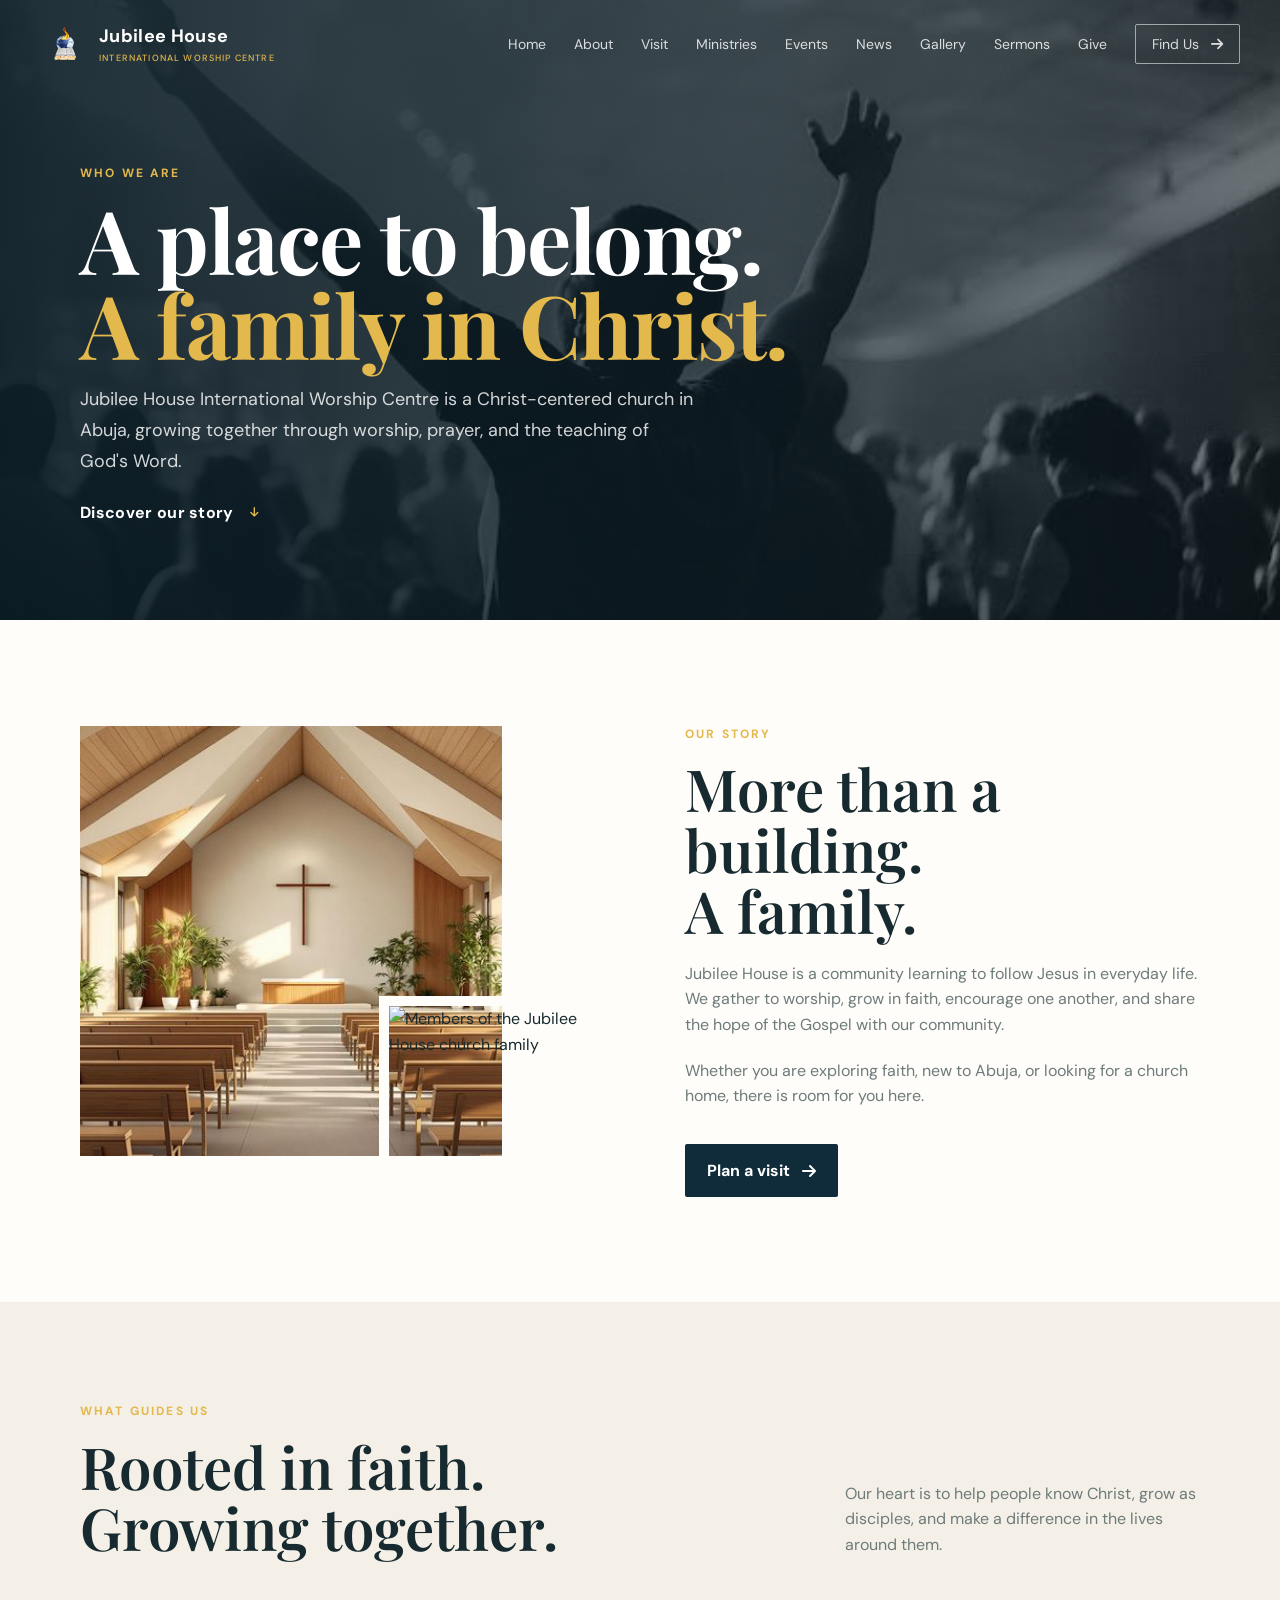
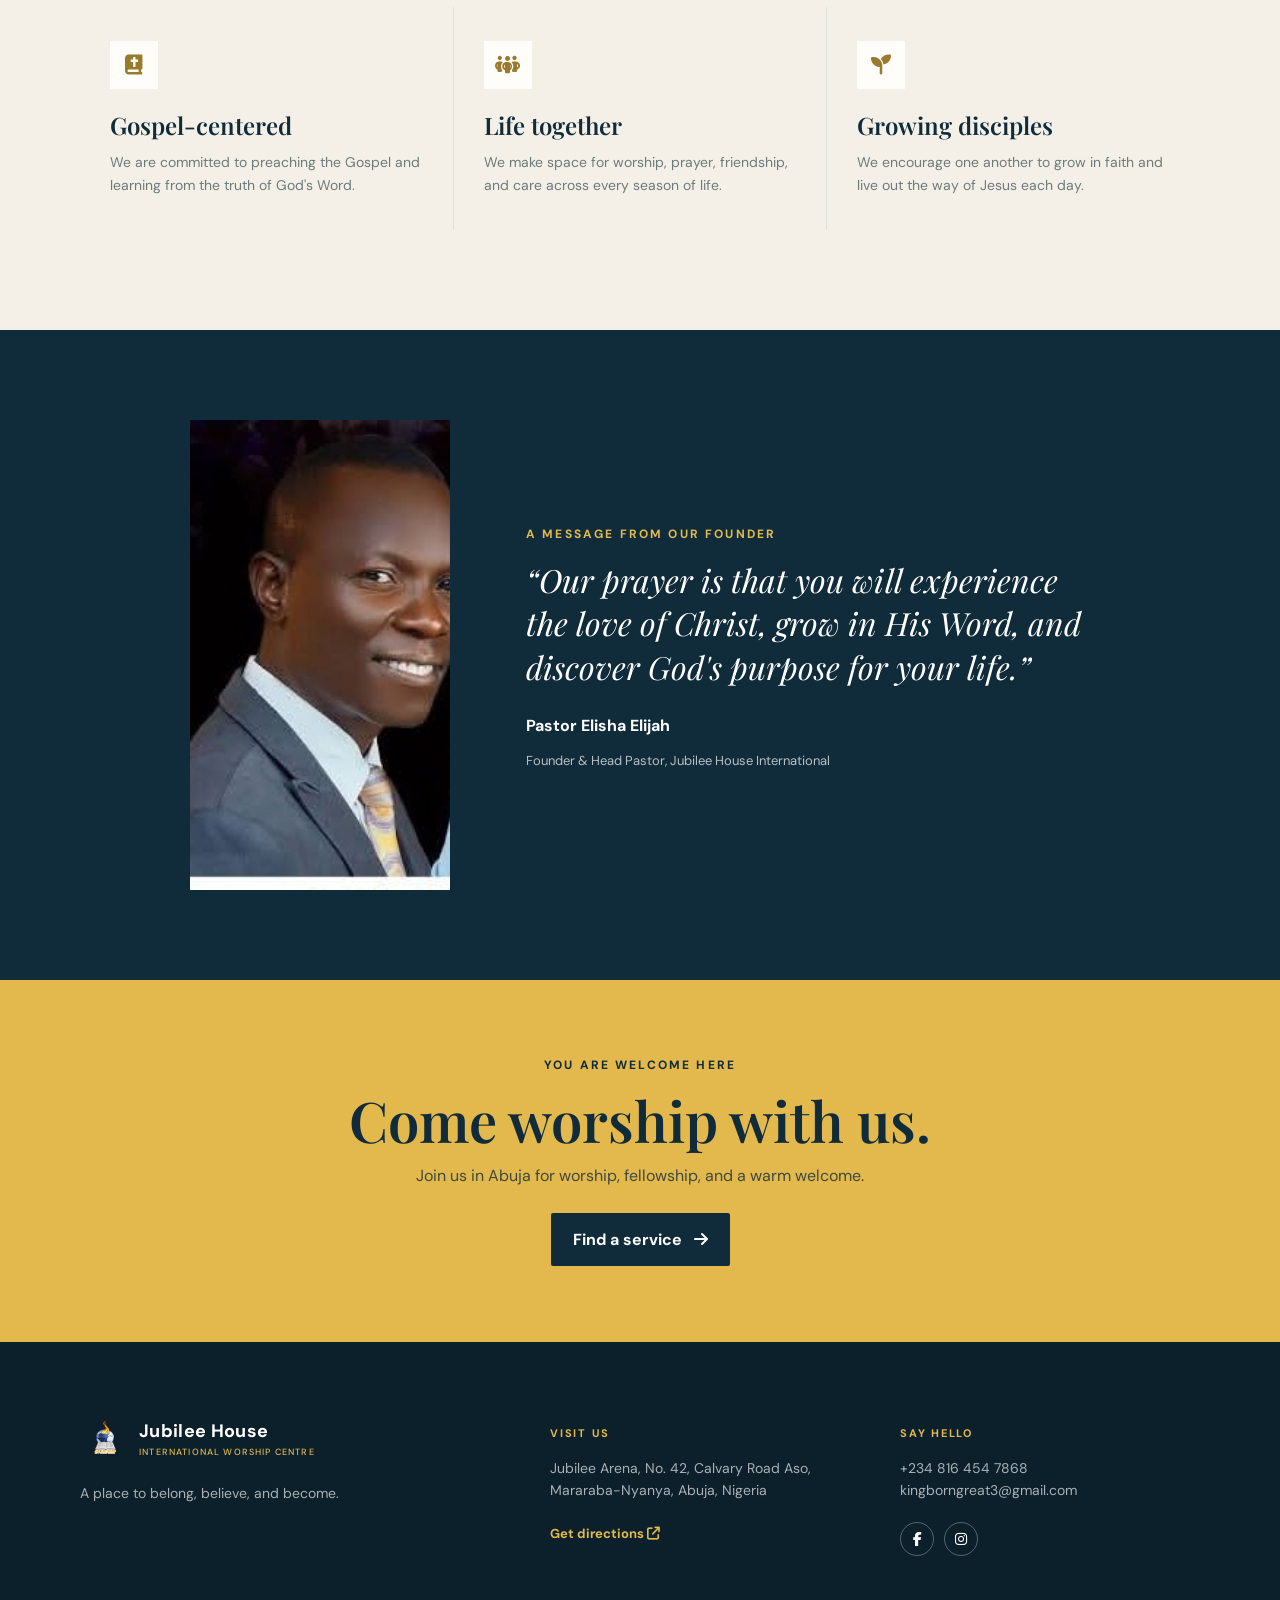
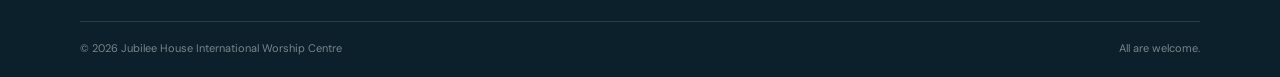
==== commit 00202c15: "fixed prayer request section" ====
--- a/about.html
+++ b/about.html
@@ -25,6 +25,7 @@
                     <li><a href="visit.html">Visit</a></li>
                     <li><a href="ministries.html">Ministries</a></li>
                     <li><a href="index.html#events">Events</a></li>
+                    <li><a href="news.html">News</a></li>
                     <li><a href="gallery.html">Gallery</a></li>
                     <li><a href="sermons.html">Sermons</a></li>
                     <li><a href="give.html">Give</a></li>
--- a/style.css
+++ b/style.css
@@ -10,7 +10,9 @@
  @media (max-width:760px){.give-modal{padding:18px}.give-modal-card{padding:30px 22px}.give-modal-card h2{font-size:28px}}
  .bank-transfer-banner{padding:38px 0;background:var(--gold);color:var(--navy)}.bank-transfer-banner .eyebrow{color:var(--navy);margin-bottom:6px}.bank-transfer-banner h2{font:600 30px var(--serif);margin:0 0 8px}.bank-transfer-banner p:last-child{margin:0;font-size:15px;line-height:1.8}.bank-transfer-banner strong{font-weight:700}
  .pastor-grid img{object-fit:contain !important;background:#e8e1d4}
-body{overflow-x:hidden}
+ .news-hero{min-height:520px;background:linear-gradient(90deg,rgba(10,28,37,.9),rgba(10,28,37,.42)),url('hero-church-interior.jpg') center/cover;color:#fff;display:flex;align-items:center}.news-hero-content{padding-top:70px}.news-hero h1{font:700 clamp(48px,7vw,78px)/1.02 var(--serif);margin:0 0 20px}.news-hero h1 em{color:var(--gold);font-style:normal}.news-hero-content>p:last-child{max-width:520px;color:rgba(255,255,255,.82);font-size:18px}.news-section{padding:90px 0 105px;background:var(--paper)}.news-heading{display:flex;justify-content:space-between;align-items:end;gap:50px;margin-bottom:42px}.news-heading h2,.news-promo h2{font:600 clamp(34px,4.5vw,52px)/1.08 var(--serif);margin:0}.news-heading>p{max-width:400px;color:var(--muted);margin:0}.news-grid{display:grid;grid-template-columns:repeat(3,1fr);gap:1px;background:var(--line);border:1px solid var(--line)}.news-card{display:flex;flex-direction:column;align-items:flex-start;min-height:260px;padding:30px;background:var(--cream)}.news-category{color:#8b6d23;font-size:11px;font-weight:700;letter-spacing:.08em;text-transform:uppercase}.news-category i{margin-right:7px}.news-card h3{margin:21px 0 9px;color:var(--navy);font:600 24px/1.2 var(--serif)}.news-card p{margin:0 0 22px;color:var(--muted);font-size:14px}.news-card>a{margin-top:auto;color:var(--navy);font-size:13px;font-weight:700}.news-card>a i{margin-left:7px;color:#a27d27}.news-card>a:hover{color:#8b6d23}.news-contact-card{background:var(--navy)}.news-contact-card h3,.news-contact-card>a{color:#fff}.news-contact-card p{color:rgba(255,255,255,.72)}.news-contact-card .news-category,.news-contact-card>a i{color:var(--gold)}.news-promo{padding:55px 0;background:var(--navy);color:#fff}.news-promo-content{display:flex;justify-content:space-between;align-items:center;gap:35px}.news-promo .eyebrow{margin-bottom:8px}.news-promo h2{font-size:clamp(30px,4vw,44px)}.news-promo-content>div>p:last-child{max-width:560px;margin:12px 0 0;color:rgba(255,255,255,.72)}.news-promo .button{flex-shrink:0}
+ @media (max-width:760px){.news-hero{min-height:560px}.news-section{padding:70px 0}.news-heading{display:block}.news-heading>p{margin-top:18px}.news-grid{grid-template-columns:1fr}.news-card{min-height:220px;padding:25px 22px}.news-promo-content{display:block}.news-promo .button{margin-top:22px}}
+ body{overflow-x:hidden}
 html{overflow-x:hidden}
 .account-form-panel select{width:100%;padding:12px 0;border:0;border-bottom:1px solid var(--line);background:transparent;color:var(--ink);outline:0;font:inherit}.account-form-panel select:focus{border-color:var(--gold)}
  .give-hero{min-height:520px;background:linear-gradient(90deg,rgba(10,28,37,.9),rgba(10,28,37,.42)),url('dailyverse.jpg') center/cover;color:#fff;display:flex;align-items:center}.give-hero-content{padding-top:70px}.give-hero h1{font:700 clamp(54px,8vw,88px)/.96 var(--serif);margin:0 0 24px}.give-hero h1 em{color:var(--gold);font-style:normal}.give-hero-content>p:not(.eyebrow){max-width:430px;color:rgba(255,255,255,.8);font-size:18px}.give-section{padding:105px 0;background:var(--paper)}.give-grid{display:grid;grid-template-columns:1fr 1fr;gap:90px;align-items:start}.give-copy h2,.giving-option-grid h3{font:600 clamp(38px,5vw,58px)/1.05 var(--serif);margin:0}.give-copy>p:not(.eyebrow){max-width:440px;color:var(--muted);margin:24px 0 38px}.give-values{display:grid;gap:20px}.give-values span{display:grid;grid-template-columns:38px 1fr;column-gap:12px;align-items:center}.give-values i{grid-row:span 2;color:var(--gold);font-size:22px}.give-values strong{font-size:15px}.give-values small{color:var(--muted);font-size:13px}.give-card{padding:38px;background:var(--cream);box-shadow:0 18px 50px rgba(16,44,59,.08)}.give-card h2{font:600 34px var(--serif);margin:0 0 24px}.give-card form{display:grid;gap:18px}.give-card fieldset{border:0;padding:0;margin:0}.give-card legend,.give-label{display:block;color:var(--muted);font-size:13px;margin-bottom:8px}.gift-types{display:grid;grid-template-columns:repeat(3,1fr);gap:8px}.gift-types label{position:relative}.gift-types input{position:absolute;opacity:0}.gift-types span{display:block;padding:11px 8px;border:1px solid var(--line);background:var(--paper);text-align:center;font-size:13px;cursor:pointer}.gift-types input:checked+span{border-color:var(--gold);background:#f8e8b6;color:var(--navy);font-weight:700}.give-label{position:relative}.give-label input{width:100%;padding:12px 48px 12px 0;border:0;border-bottom:1px solid var(--line);background:transparent;color:var(--ink);outline:0;font:inherit}.give-label input:focus{border-color:var(--gold)}.currency{position:absolute;right:0;bottom:13px;color:var(--muted);font-size:11px;font-weight:700}.optional{float:right;font-size:11px}.amount-presets{display:flex;gap:8px;flex-wrap:wrap;margin-top:-6px}.amount-presets button{border:1px solid var(--line);background:var(--paper);padding:8px 12px;color:var(--navy);font-size:12px;cursor:pointer}.amount-presets button:hover{border-color:var(--gold);background:#f8e8b6}.give-submit{justify-content:center;margin-top:6px}.give-status{min-height:40px;margin:0;color:#347354;font-size:13px;line-height:1.45}.giving-options{padding:100px 0;background:var(--cream)}.giving-option-grid{display:grid;grid-template-columns:repeat(3,1fr);gap:1px;background:var(--line)}.giving-option-grid article{background:var(--cream);padding:32px}.giving-option-grid span{display:grid;place-items:center;width:44px;height:44px;border-radius:50%;background:var(--navy);color:var(--gold)}.giving-option-grid h3{font-size:25px;margin:20px 0 10px}.giving-option-grid p{color:var(--muted);font-size:14px;margin:0 0 20px}.giving-option-grid a{color:var(--navy);font-size:13px;font-weight:700}.giving-option-grid a i{color:var(--gold);margin-left:7px}.give-quote{padding:75px 0;text-align:center;background:var(--navy);color:#fff}.give-quote i{color:var(--gold);font-size:22px}.give-quote blockquote{font:600 clamp(28px,4vw,44px) var(--serif);margin:14px 0 5px}.give-quote p{color:var(--gold);font-size:13px}
@@ -21,6 +23,17 @@
 @media (max-width:760px){body .menu-toggle{display:block;background:transparent;border:0;color:#fff;font-size:22px;padding:10px;cursor:pointer}body .nav-panel{position:fixed;inset:0 0 0 auto;width:min(82vw,320px);padding:78px 22px 28px;background:var(--navy);transform:translateX(105%);transition:transform .3s ease;box-shadow:-12px 0 35px rgba(0,0,0,.2);z-index:120}body .nav-panel.open{transform:translateX(0)}body .close-menu{display:block;position:absolute;top:20px;right:18px;font-size:22px;color:#fff;background:transparent;border:0;cursor:pointer}body .nav-panel ul{display:grid;gap:0;list-style:none;margin:0;padding:0}body .nav-panel li{border-bottom:1px solid rgba(255,255,255,.12)}body .nav-panel a{display:block;padding:14px 0;font-size:16px;color:rgba(255,255,255,.9)}body .nav-cta{border:0;padding:14px 0}}
 -top:36px}.button{display:inline-flex;align-items:center;gap:12px;border:0;padding:14px 22px;border-radius:2px;font-weight:700;cursor:pointer}.button-gold{background:var(--gold);color:var(--navy)}.button-gold:hover{background:#f1ca65}.button-navy{background:var(--navy);color:#fff}.text-link{font-weight:700}.text-link i{font-size:11px;margin-left:6px;color:var(--gold)}.hero-note{position:absolute;right:max(24px,calc((100% - 1120px)/2));bottom:42px;display:flex;align-items:center;gap:12px;font-size:13px;color:rgba(255,255,255,.8)}.hero-note-icon{display:grid;place-items:center;width:38px;height:38px;border:1px solid var(--gold);color:var(--gold);border-radius:50%}.hero-note strong{color:#fff}.welcome-strip{background:var(--gold);color:var(--navy);padding:17px max(24px,calc((100% - 1120px)/2));display:flex;align-items:center;justify-content:space-between;gap:20px}.welcome-strip p{margin:0;font:600 18px var(--serif)}.welcome-strip a{font-size:13px;font-weight:700;white-space:nowrap}.welcome-strip i{margin-left:8px}.verse-section{background:var(--navy);color:#fff;padding:88px 0}.verse-grid{display:grid;grid-template-columns:1fr 1.2fr;gap:80px;align-items:center}.verse-section h2,.section-heading h2,.about-copy h2,.prayer-section h2{font:600 clamp(38px,5vw,58px)/1.05 var(--serif);margin:0}.verse-card{position:relative;background:#234654;padding:42px 48px}.verse-card>i{color:var(--gold);font-size:22px}.verse-card p{font:italic 22px/1.55 var(--serif);margin:18px 0}.verse-card strong{color:var(--gold);font-size:13px}.visit-section,.ministries-section,.events-section{padding:100px 0}.visit-section{background:var(--cream)}.section-heading{display:flex;justify-content:space-between;gap:60px;align-items:end;margin-bottom:50px}.section-heading>p{max-width:355px;color:var(--muted);margin:0}.service-grid{display:grid;grid-template-columns:repeat(3,1fr);gap:1px;background:var(--line)}.service-grid article{background:var(--cream);padding:32px}.service-icon{color:var(--gold);font-size:24px}.service-grid h3,.ministry-grid h3,.event-grid h3{font:600 23px var(--serif);margin:19px 0 10px}.service-grid p,.ministry-grid p,.event-grid p{margin:0;color:var(--muted);font-size:14px}.service-grid strong{color:var(--navy)}.about-section{padding:110px 0;background:var(--paper)}.about-grid{display:grid;grid-template-columns:1fr 1fr;gap:100px;align-items:center}.image-stack{position:relative;min-height:470px}.about-main-image{width:82%;height:430px;object-fit:cover}.about-small-image{position:absolute;right:0;bottom:0;width:42%;height:200px;object-fit:cover;border:10px solid var(--paper)}.about-copy>p:not(.eyebrow){color:var(--muted);margin:20px 0}.about-copy .button{margin-top:15px}.pastor-section{position:relative;overflow:hidden;background:linear-gradient(180deg,#f8f4ee 0%,#f1ece3 100%);padding:80px 0}.pastor-section .section-wrap{position:relative;isolation:isolate}.pastor-section .section-wrap::before{content:"";position:absolute;inset:8% 10% 8% 10%;border:1px solid rgba(134,111,82,.18);border-radius:52% 48% 49% 51% / 50% 50% 50% 50%;transform:rotate(-6deg);pointer-events:none}.pastor-section .section-wrap::after{content:"";position:absolute;left:50%;top:15%;bottom:15%;width:1px;background:linear-gradient(180deg,transparent,rgba(134,111,82,.26),transparent);transform:translateX(-50%);pointer-events:none}.pastor-section .section-wrap>*{position:relative;z-index:1}.pastor-grid{display:grid;grid-template-columns:260px 1fr;gap:65px;align-items:center;max-width:900px}.pastor-grid img{width:260px;height:300px;object-fit:cover}.pastor-grid blockquote{font:600 clamp(25px,3vw,38px)/1.25 var(--serif);margin:0 0 22px;max-width:700px}.pastor-grid>div>p:last-child{color:var(--muted);font-size:13px}.signature{font-weight:700;margin:0}.ministries-section{background:var(--paper)}.ministry-grid{display:grid;grid-template-columns:repeat(4,1fr);border-top:1px solid var(--line);border-bottom:1px solid var(--line)}.ministry-grid article{padding:28px 24px;border-right:1px solid var(--line)}.ministry-grid article:last-child{border:0}.ministry-grid i{color:var(--gold);font-size:22px}.ministry-grid h3{font-size:19px}.events-section{background:var(--cream)}.event-grid{display:grid;grid-template-columns:1fr 1fr;gap:24px;margin-top:45px}.event-grid article{display:grid;grid-template-columns:92px 1fr;background:var(--paper)}.event-date{background:var(--navy);color:#fff;display:flex;flex-direction:column;align-items:center;justify-content:center}.event-date b{color:var(--gold);font-size:13px}.event-date strong{font:600 45px var(--serif)}.event-grid article>div:last-child{padding:28px}.event-grid h3{margin:0 0 8px}.event-grid p{margin:5px 0}.event-grid p i{color:var(--gold)}.prayer-section{background:var(--navy);color:#fff;padding:100px 0}.prayer-grid{display:grid;grid-template-columns:1fr 1fr;gap:90px}.prayer-section h2{margin-bottom:22px}.prayer-section>div>div>p:last-child{color:rgba(255,255,255,.7)}.prayer-form{display:grid;gap:17px}.prayer-form label{display:grid;gap:6px;color:rgba(255,255,255,.7);font-size:13px}.prayer-form input,.prayer-form textarea{width:100%;padding:12px 0;border:0;border-bottom:1px solid rgba(255,255,255,.35);background:transparent;color:#fff;outline:0;resize:vertical}.prayer-form input:focus,.prayer-form textarea:focus{border-color:var(--gold)}.form-status{color:var(--gold);font-size:13px;margin:0}footer{background:#0b202b;color:#fff;padding:72px 0 20px}.footer-grid{display:grid;grid-template-columns:1.4fr 1fr 1fr;gap:50px;padding-bottom:65px}.footer-brand{margin-bottom:20px}.footer-grid p{color:rgba(255,255,255,.65);font-size:14px}.footer-label{color:var(--gold)!important;font-size:11px!important;font-weight:700;letter-spacing:.16em}.footer-link{display:inline-block;color:var(--gold);font-size:13px;font-weight:700;margin-top:8px}.social-icons{display:flex;gap:10px;margin-top:20px}.social-icons a{display:grid;place-items:center;width:34px;height:34px;border:1px solid rgba(255,255,255,.3);border-radius:50%;font-size:14px}.social-icons a:hover{background:var(--gold);color:var(--navy)}.footer-bottom{border-top:1px solid rgba(255,255,255,.13);padding-top:18px;display:flex;justify-content:space-between;color:rgba(255,255,255,.45);font-size:11px}
 @media (max-width:760px){.section-wrap,.navbar,.hero-content{width:min(100% - 36px,1120px)}.navbar{height:75px}.brand img{width:40px;height:40px}.brand span{font-size:15px}.brand small{font-size:7px}.menu-toggle{display:block;background:transparent;border:0;color:#fff;font-size:22px;padding:10px}.nav-panel{position:fixed;inset:0 0 0 25%;padding:78px 28px 28px;background:var(--navy);transform:translateX(100%);transition:transform .3s ease;box-shadow:-12px 0 35px rgba(0,0,0,.2)}.nav-panel.open{transform:translateX(0)}.close-menu{display:block;position:absolute;top:23px;right:20px;font-size:22px}.nav-panel ul{display:grid;gap:0}.nav-panel li{border-bottom:1px solid rgba(255,255,255,.12)}.nav-panel a{display:block;padding:14px 0;font-size:16px}.nav-cta{border:0;padding:14px 0}.hero{min-height:690px}.hero-content{margin-top:60px}.hero h1{font-size:clamp(48px,14vw,72px)}.hero-copy{font-size:16px}.hero-actions{align-items:flex-start;flex-direction:column;gap:17px}.hero-note{right:18px;bottom:28px}.welcome-strip{align-items:flex-start;flex-direction:column;padding:22px 18px}.welcome-strip p{font-size:16px}.verse-section,.visit-section,.about-section,.ministries-section,.events-section,.prayer-section{padding:70px 0}.verse-grid,.about-grid,.pastor-grid,.prayer-grid{grid-template-columns:1fr;gap:35px}.verse-card{padding:30px 25px}.verse-card p{font-size:19px}.section-heading{display:block;margin-bottom:32px}.section-heading>p{margin-top:18px}.service-grid,.ministry-grid,.event-grid{grid-template-columns:1fr}.service-grid article{padding:25px}.image-stack{min-height:340px}.about-main-image{height:320px}.about-small-image{height:145px}.pastor-grid img{width:100%;height:330px}.pastor-grid blockquote{font-size:28px}.ministry-grid article{border-right:0;border-bottom:1px solid var(--line);padding:24px 0}.event-grid article{grid-template-columns:74px 1fr}.event-date strong{font-size:36px}.event-grid article>div:last-child{padding:20px 16px}.footer-grid{grid-template-columns:1fr;gap:28px;padding-bottom:40px}.footer-bottom{display:block;line-height:2}.footer-bottom span{display:block}}
+.legacy-church-page .hero{background-image:linear-gradient(90deg,rgba(10,28,37,.85),rgba(10,28,37,.4)),url('gallery1.JPG')!important}
+.about-page .about-page-hero{background-image:linear-gradient(90deg,rgba(10,28,37,.82),rgba(10,28,37,.35)),url('heros2.JPG')!important}
+.visit-page .visit-hero{background-image:linear-gradient(90deg,rgba(10,28,37,.82),rgba(10,28,37,.35)),url('heros3.JPG')!important}
+.visit-copy-page .visit-hero{background-image:linear-gradient(90deg,rgba(10,28,37,.82),rgba(10,28,37,.35)),url('heros4.JPG')!important}
+.visit-copy-2-page .visit-hero{background-image:linear-gradient(90deg,rgba(10,28,37,.82),rgba(10,28,37,.35)),url('heros5.JPG')!important}
+.ministries-page .ministry-hero{background-image:linear-gradient(90deg,rgba(10,28,37,.82),rgba(10,28,37,.35)),url('heros12.JPG')!important}
+.news-page .news-hero{background-image:linear-gradient(90deg,rgba(10,28,37,.9),rgba(10,28,37,.42)),url('heros14.JPG')!important}
+.gallery-page .gallery-hero{background-image:linear-gradient(90deg,rgba(10,28,37,.9),rgba(10,28,37,.4)),url('gallery4.JPG')!important}
+.sermons-page .sermon-hero{background-image:linear-gradient(90deg,rgba(10,28,37,.9),rgba(10,28,37,.45)),url('heros1.JPG')!important}
+.give-page .give-hero{background-image:linear-gradient(90deg,rgba(10,28,37,.9),rgba(10,28,37,.42)),url('heros9.JPG')!important}
+.event-details-page .event-detail-hero{background-image:linear-gradient(90deg,rgba(10,28,37,.9),rgba(10,28,37,.42)),url('heros10.JPG')!important}
  .sermons-page{background:var(--paper)}
  .sermon-hero{min-height:520px;background:linear-gradient(90deg,rgba(10,28,37,.9),rgba(10,28,37,.45)),url('sermon-hero.jpg') center/cover;color:#fff;display:flex;align-items:center}
  .sermon-hero-content{padding-top:70px}.sermon-hero h1{font:700 clamp(54px,8vw,88px)/.96 var(--serif);margin:0 0 24px}.sermon-hero h1 em{color:var(--gold);font-style:normal}.sermon-hero-content>p:not(.eyebrow){max-width:430px;color:rgba(255,255,255,.78);font-size:18px;margin-bottom:28px}.sermon-library{padding:100px 0;background:var(--cream)}.sermon-heading{display:flex;align-items:end;justify-content:space-between;gap:40px;margin-bottom:48px}.sermon-heading h2{font:600 clamp(38px,5vw,58px)/1.05 var(--serif);margin:0}.sermon-search{display:flex;align-items:center;gap:12px;width:260px;border-bottom:1px solid var(--muted);padding:8px 0;color:var(--muted)}.sermon-search input{width:100%;border:0;outline:0;background:transparent;color:var(--ink);font:inherit}.sermon-search input::placeholder{color:var(--muted)}.sermon-grid{display:grid;grid-template-columns:repeat(3,1fr);gap:24px}.sermon-card{background:var(--paper);box-shadow:0 8px 24px rgba(16,44,59,.08);min-width:0}.sermon-card[hidden]{display:none}.sermon-image{height:210px;overflow:hidden;background:var(--navy)}.sermon-image img{width:100%;height:100%;object-fit:cover;transition:transform .4s ease}.sermon-card:hover .sermon-image img{transform:scale(1.04)}.sermon-content{padding:25px}.sermon-date{color:#9a7a2c;font-size:11px;font-weight:700;letter-spacing:.12em;text-transform:uppercase}.sermon-content h3{font:600 25px var(--serif);margin:10px 0 4px}.sermon-speaker{color:var(--muted);font-size:13px;margin:0 0 22px}.sermon-actions{display:flex;align-items:center;gap:10px}.sermon-actions audio{width:calc(100% - 44px);height:38px}.download-btn{display:grid;place-items:center;flex:0 0 36px;height:36px;background:var(--navy);color:#fff;font-size:13px}.download-btn:hover{background:var(--gold);color:var(--navy)}.no-results{display:none;color:var(--muted);margin:30px 0 0}.no-results:not([hidden]){display:block}
